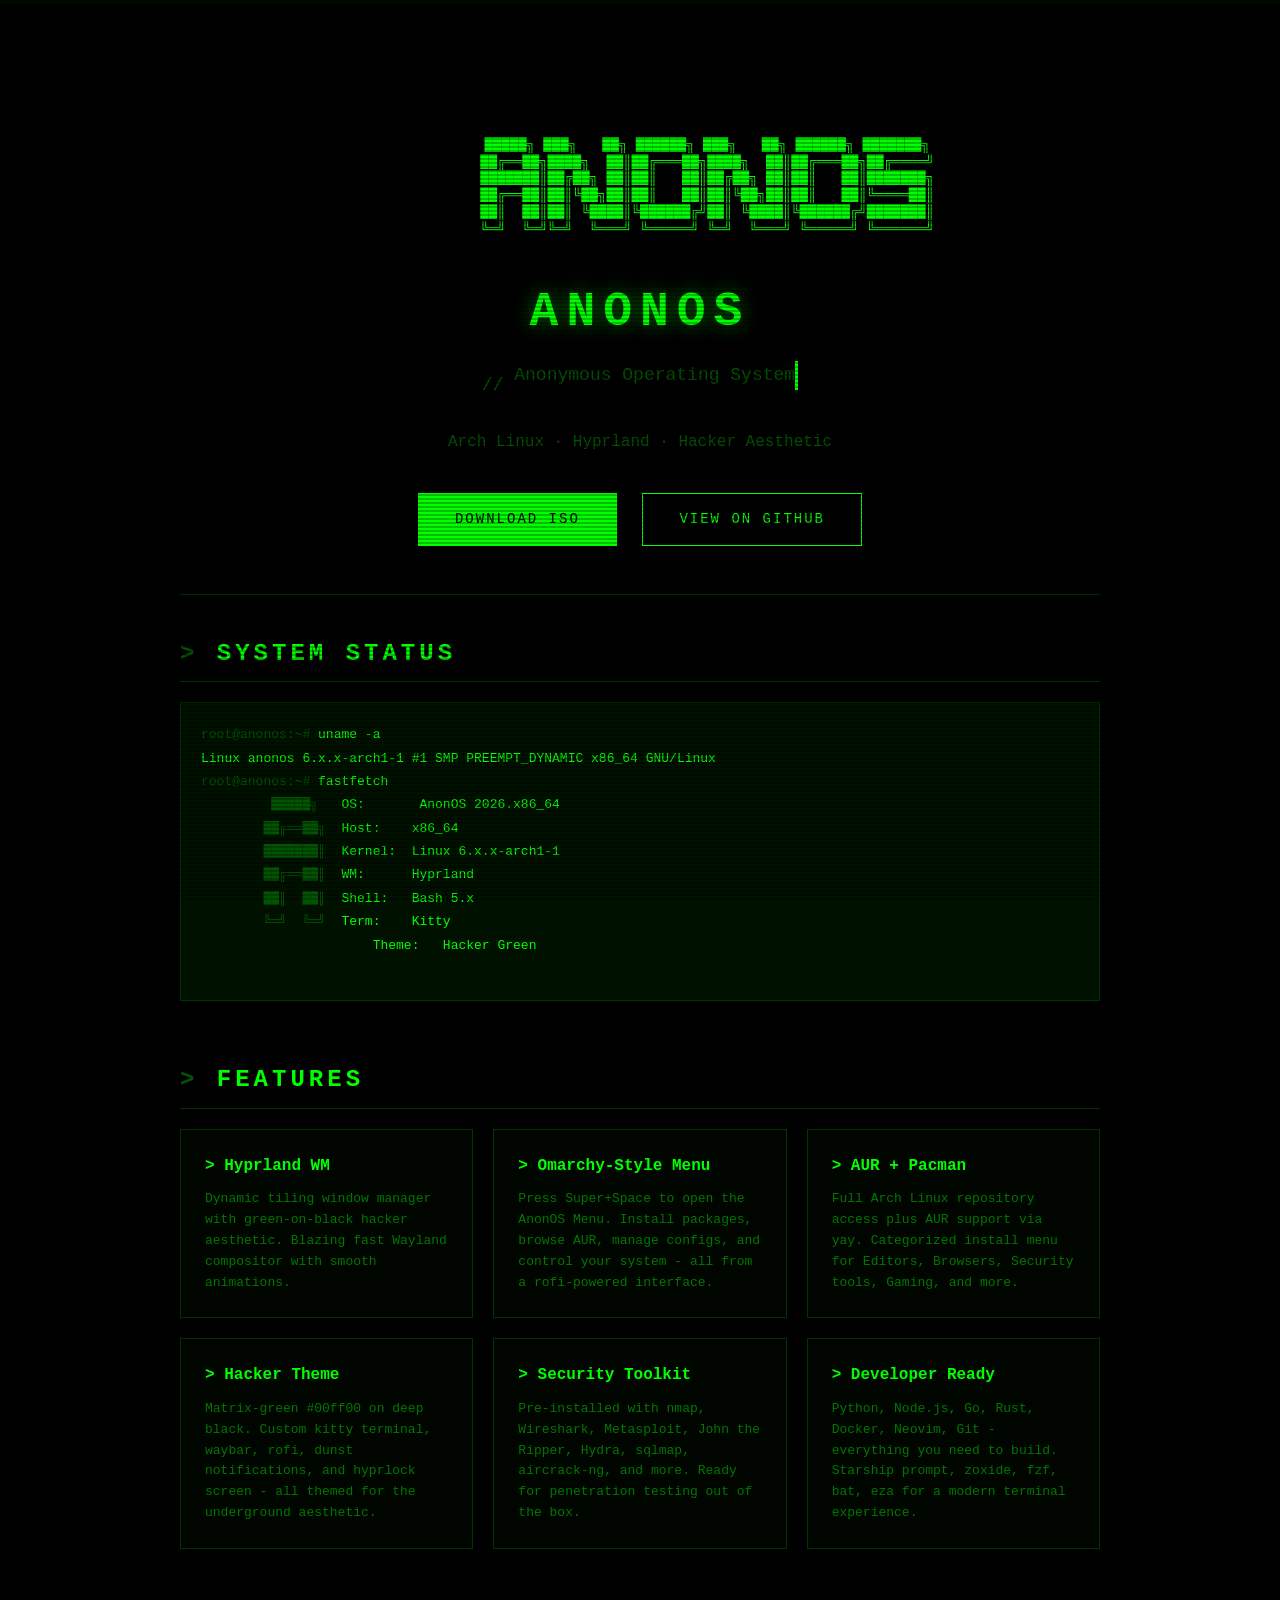
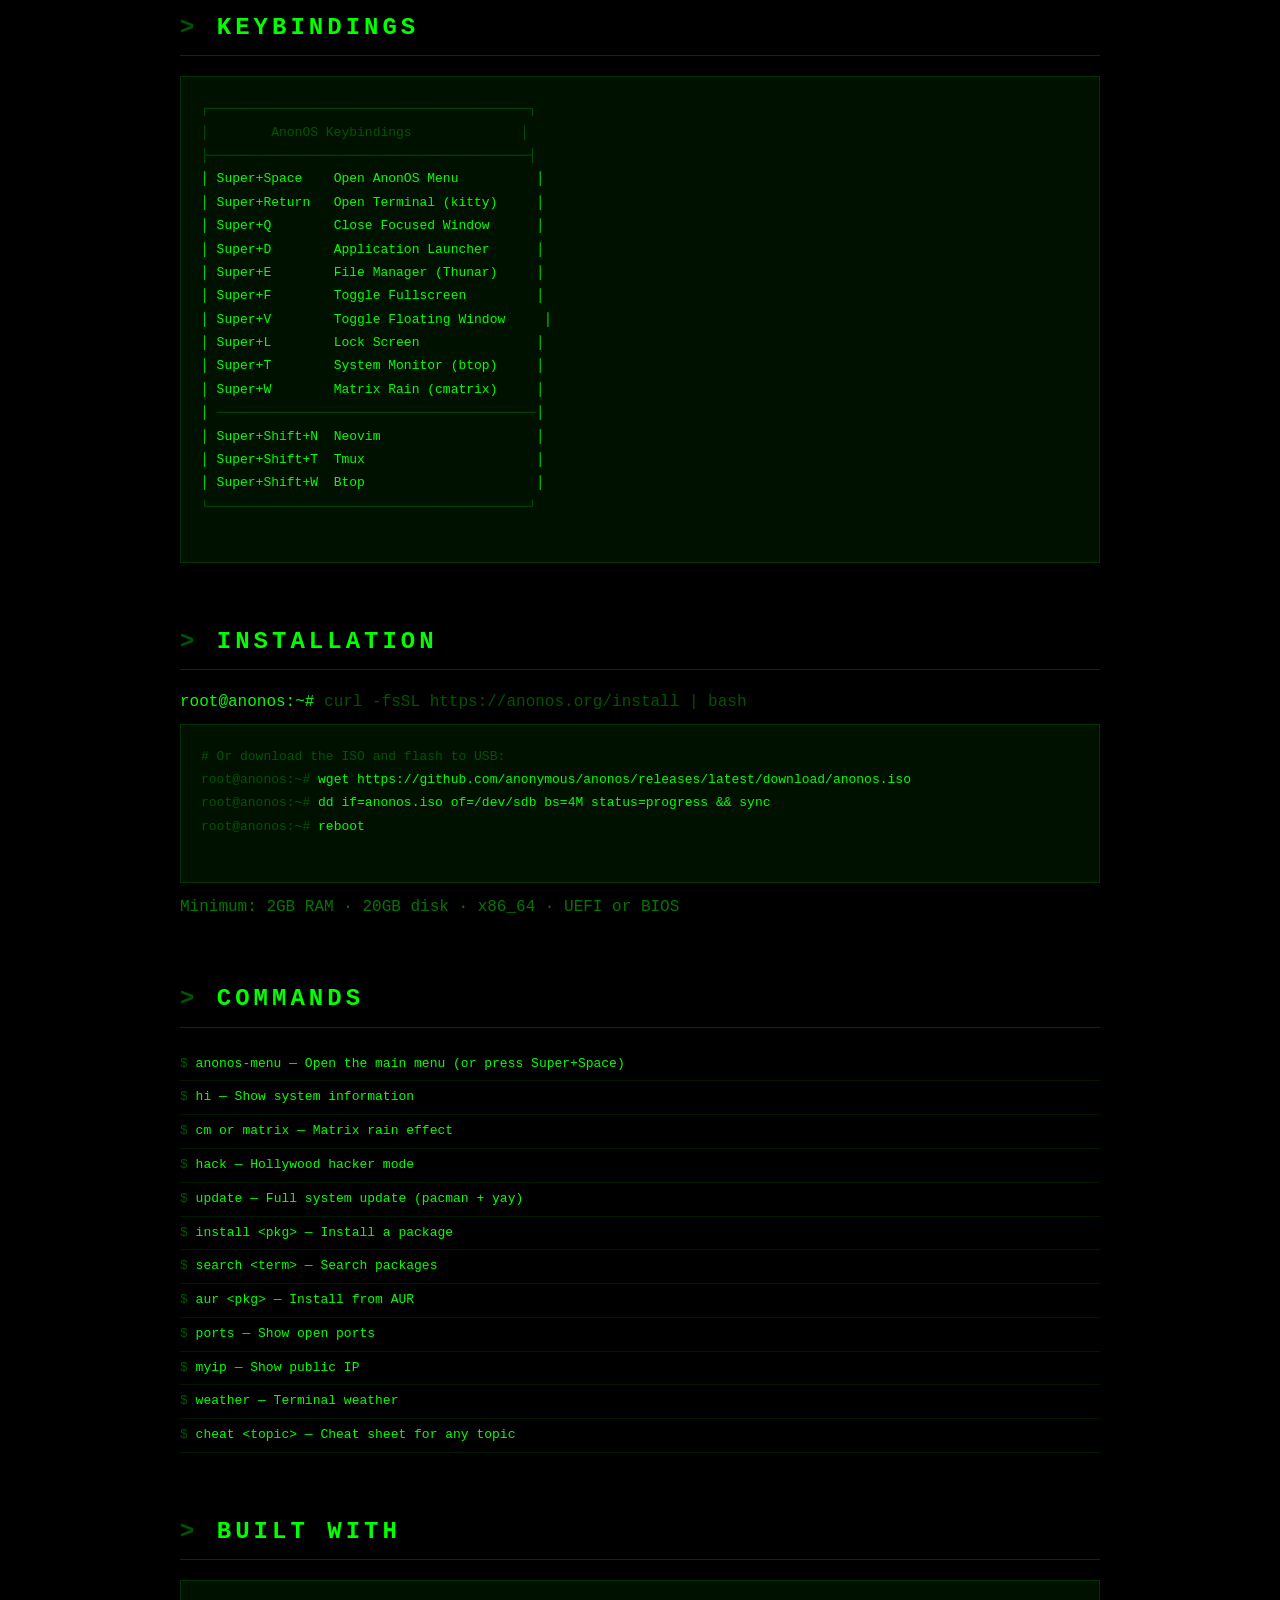
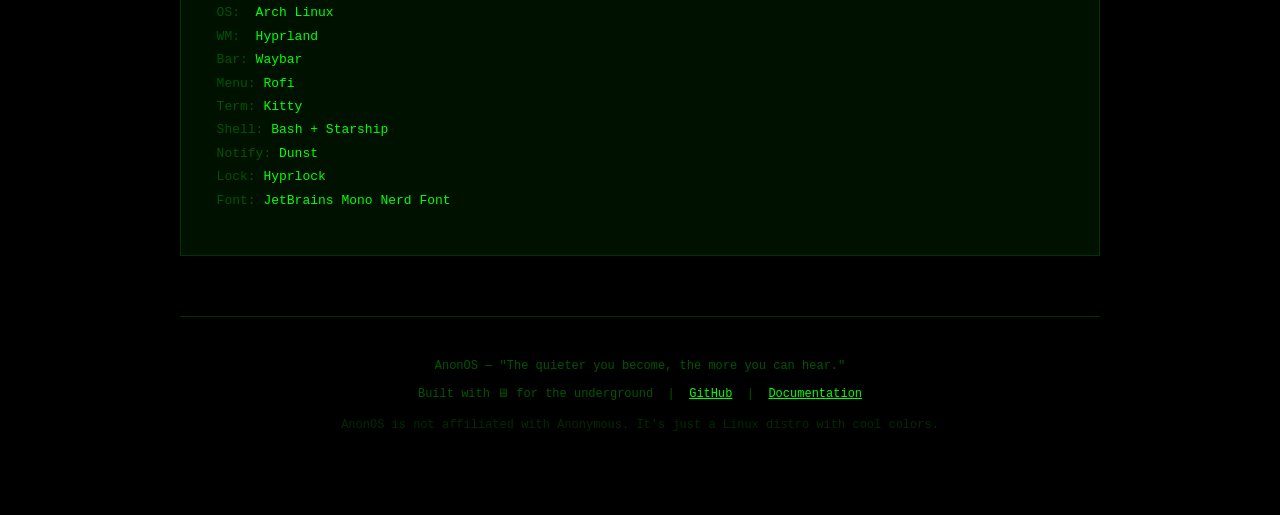
==== website/index.html @ 8ad96ad4 "Initial commit: AnonOS - Anonymous Operating System Arch Linux based distro with Hyprland and hacker" ====
<!DOCTYPE html>
<html lang="en">
<head>
    <meta charset="UTF-8">
    <meta name="viewport" content="width=device-width, initial-scale=1.0">
    <title>AnonOS - Anonymous Operating System</title>
    <link rel="icon" type="image/svg+xml" href="data:image/svg+xml,<svg xmlns='http://www.w3.org/2000/svg' viewBox='0 0 100 100'><text y='.9em' font-size='90'>💀</text></svg>">
    <style>
        * { margin: 0; padding: 0; box-sizing: border-box; }

        body {
            background: #000;
            color: #00ff00;
            font-family: 'Courier New', 'JetBrains Mono', monospace;
            line-height: 1.6;
            overflow-x: hidden;
        }

        ::-webkit-scrollbar { width: 8px; }
        ::-webkit-scrollbar-track { background: #001100; }
        ::-webkit-scrollbar-thumb { background: #00ff00; border-radius: 4px; }

        .crt::before {
            content: " ";
            display: block;
            position: fixed;
            top: 0;
            left: 0;
            bottom: 0;
            right: 0;
            background: linear-gradient(
                rgba(18, 16, 16, 0) 50%,
                rgba(0, 0, 0, 0.25) 50%
            );
            background-size: 100% 4px;
            pointer-events: none;
            z-index: 2;
        }

        .scanline {
            position: fixed;
            top: 0;
            left: 0;
            width: 100%;
            height: 4px;
            background: rgba(0, 255, 0, 0.03);
            animation: scan 8s linear infinite;
            pointer-events: none;
            z-index: 3;
        }

        @keyframes scan {
            0% { top: 0; }
            100% { top: 100%; }
        }

        .container {
            max-width: 960px;
            margin: 0 auto;
            padding: 40px 20px;
        }

        header {
            text-align: center;
            padding: 80px 0 40px;
            border-bottom: 1px solid #003300;
            margin-bottom: 40px;
        }

        .logo {
            font-size: 14px;
            line-height: 1.2;
            color: #00ff00;
            margin-bottom: 20px;
            white-space: pre;
        }

        h1 {
            font-size: 48px;
            font-weight: bold;
            letter-spacing: 8px;
            text-transform: uppercase;
            margin-bottom: 10px;
            text-shadow: 0 0 20px rgba(0, 255, 0, 0.5);
        }

        .tagline {
            font-size: 18px;
            color: #005500;
            margin-bottom: 30px;
        }

        .typing {
            display: inline-block;
            overflow: hidden;
            border-right: 3px solid #00ff00;
            white-space: nowrap;
            animation: blink 1s step-end infinite;
        }

        @keyframes blink {
            50% { border-color: transparent; }
        }

        .btn {
            display: inline-block;
            padding: 14px 36px;
            margin: 8px;
            background: transparent;
            color: #00ff00;
            border: 1px solid #00ff00;
            text-decoration: none;
            font-family: inherit;
            font-size: 14px;
            cursor: pointer;
            transition: all 0.3s;
            letter-spacing: 2px;
            text-transform: uppercase;
        }

        .btn:hover {
            background: #00ff00;
            color: #000;
            box-shadow: 0 0 30px rgba(0, 255, 0, 0.3);
        }

        .btn-primary {
            background: #00ff00;
            color: #000;
        }

        .btn-primary:hover {
            background: transparent;
            color: #00ff00;
        }

        section {
            margin-bottom: 60px;
        }

        h2 {
            font-size: 24px;
            margin-bottom: 20px;
            padding-bottom: 8px;
            border-bottom: 1px solid #003300;
            letter-spacing: 4px;
            text-transform: uppercase;
        }

        h2::before {
            content: "> ";
            color: #005500;
        }

        .features {
            display: grid;
            grid-template-columns: repeat(auto-fit, minmax(280px, 1fr));
            gap: 20px;
        }

        .feature-card {
            border: 1px solid #003300;
            padding: 24px;
            transition: all 0.3s;
            background: rgba(0, 255, 0, 0.02);
        }

        .feature-card:hover {
            border-color: #00ff00;
            background: rgba(0, 255, 0, 0.05);
            transform: translateY(-2px);
        }

        .feature-card h3 {
            font-size: 16px;
            margin-bottom: 10px;
            color: #00ff00;
        }

        .feature-card p {
            color: #007700;
            font-size: 13px;
        }

        .screenshot {
            width: 100%;
            border: 1px solid #003300;
            padding: 4px;
            background: #000;
        }

        .cmd-list {
            list-style: none;
        }

        .cmd-list li {
            padding: 6px 0;
            border-bottom: 1px solid #001a00;
            font-size: 13px;
        }

        .cmd-list li::before {
            content: "$ ";
            color: #005500;
        }

        .cmd-list li span {
            color: #00ff00;
        }

        pre {
            background: #001100;
            border: 1px solid #003300;
            padding: 20px;
            overflow-x: auto;
            font-family: inherit;
            font-size: 13px;
            line-height: 1.8;
        }

        .ascii-art {
            color: #00ff00;
            font-size: 11px;
            line-height: 1.2;
            text-align: center;
        }

        footer {
            text-align: center;
            padding: 40px 0;
            border-top: 1px solid #003300;
            color: #005500;
            font-size: 12px;
        }

        .blink { animation: blink 1.5s step-end infinite; }

        a { color: #00ff00; }
        a:hover { color: #44ff44; }

        .prompt-line {
            color: #005500;
            margin-bottom: 8px;
        }

        .prompt-line span {
            color: #00ff00;
        }

        @media (max-width: 768px) {
            h1 { font-size: 28px; letter-spacing: 4px; }
            .logo { font-size: 8px; }
            .container { padding: 20px 16px; }
            header { padding: 40px 0 20px; }
        }
    </style>
</head>
<body class="crt">
    <div class="scanline"></div>

    <div class="container">

        <header>
            <div class="logo">
                █████╗ ███╗   ██╗ ██████╗ ███╗   ██╗ ██████╗ ███████╗
                ██╔══██╗████╗  ██║██╔═══██╗████╗  ██║██╔═══██╗██╔════╝
                ███████║██╔██╗ ██║██║   ██║██╔██╗ ██║██║   ██║███████╗
                ██╔══██║██║╚██╗██║██║   ██║██║╚██╗██║██║   ██║╚════██║
                ██║  ██║██║ ╚████║╚██████╔╝██║ ╚████║╚██████╔╝███████║
                ╚═╝  ╚═╝╚═╝  ╚═══╝ ╚═════╝ ╚═╝  ╚═══╝ ╚═════╝ ╚══════╝
            </div>
            <h1>AnonOS</h1>
            <p class="tagline">// <span class="typing">Anonymous Operating System</span></p>
            <p style="color:#005500; margin-bottom: 30px;">
                Arch Linux · Hyprland · Hacker Aesthetic
            </p>
            <div>
                <a href="#download" class="btn btn-primary">Download ISO</a>
                <a href="https://github.com/anonymous/anonos" class="btn">View on GitHub</a>
            </div>
        </header>

        <section>
            <h2>System Status</h2>
            <pre>
<span style="color:#005500">root@anonos:~#</span> <span style="color:#00ff00">uname -a</span>
Linux anonos 6.x.x-arch1-1 #1 SMP PREEMPT_DYNAMIC x86_64 GNU/Linux
<span style="color:#005500">root@anonos:~#</span> <span style="color:#00ff00">fastfetch</span>
<span style="color:#005500">         █████╗ </span><span style="color:#00ff00">  OS:</span>       AnonOS 2026.x86_64
<span style="color:#005500">        ██╔══██╗</span><span style="color:#00ff00">  Host:</span>    x86_64
<span style="color:#005500">        ███████║</span><span style="color:#00ff00">  Kernel:</span>  Linux 6.x.x-arch1-1
<span style="color:#005500">        ██╔══██║</span><span style="color:#00ff00">  WM:</span>      Hyprland
<span style="color:#005500">        ██║  ██║</span><span style="color:#00ff00">  Shell:</span>   Bash 5.x
<span style="color:#005500">        ╚═╝  ╚═╝</span><span style="color:#00ff00">  Term:</span>    Kitty
<span style="color:#005500">                    </span><span style="color:#00ff00">  Theme:</span>   Hacker Green
            </pre>
        </section>

        <section>
            <h2>Features</h2>
            <div class="features">

                <div class="feature-card">
                    <h3>> Hyprland WM</h3>
                    <p>Dynamic tiling window manager with green-on-black hacker aesthetic. Blazing fast Wayland compositor with smooth animations.</p>
                </div>

                <div class="feature-card">
                    <h3>> Omarchy-Style Menu</h3>
                    <p>Press Super+Space to open the AnonOS Menu. Install packages, browse AUR, manage configs, and control your system - all from a rofi-powered interface.</p>
                </div>

                <div class="feature-card">
                    <h3>> AUR + Pacman</h3>
                    <p>Full Arch Linux repository access plus AUR support via yay. Categorized install menu for Editors, Browsers, Security tools, Gaming, and more.</p>
                </div>

                <div class="feature-card">
                    <h3>> Hacker Theme</h3>
                    <p>Matrix-green #00ff00 on deep black. Custom kitty terminal, waybar, rofi, dunst notifications, and hyprlock screen - all themed for the underground aesthetic.</p>
                </div>

                <div class="feature-card">
                    <h3>> Security Toolkit</h3>
                    <p>Pre-installed with nmap, Wireshark, Metasploit, John the Ripper, Hydra, sqlmap, aircrack-ng, and more. Ready for penetration testing out of the box.</p>
                </div>

                <div class="feature-card">
                    <h3>> Developer Ready</h3>
                    <p>Python, Node.js, Go, Rust, Docker, Neovim, Git - everything you need to build. Starship prompt, zoxide, fzf, bat, eza for a modern terminal experience.</p>
                </div>

            </div>
        </section>

        <section>
            <h2>Keybindings</h2>
            <pre>
<span style="color:#005500">┌─────────────────────────────────────────┐
│        AnonOS Keybindings              │
├─────────────────────────────────────────┤</span>
│ <span style="color:#00ff00">Super+Space</span>    Open AnonOS Menu          │
│ <span style="color:#00ff00">Super+Return</span>   Open Terminal (kitty)     │
│ <span style="color:#00ff00">Super+Q</span>        Close Focused Window      │
│ <span style="color:#00ff00">Super+D</span>        Application Launcher      │
│ <span style="color:#00ff00">Super+E</span>        File Manager (Thunar)     │
│ <span style="color:#00ff00">Super+F</span>        Toggle Fullscreen         │
│ <span style="color:#00ff00">Super+V</span>        Toggle Floating Window     │
│ <span style="color:#00ff00">Super+L</span>        Lock Screen               │
│ <span style="color:#00ff00">Super+T</span>        System Monitor (btop)     │
│ <span style="color:#00ff00">Super+W</span>        Matrix Rain (cmatrix)     │
│ <span style="color:#005500">─────────────────────────────────────────</span>│
│ <span style="color:#00ff00">Super+Shift+N</span>  Neovim                    │
│ <span style="color:#00ff00">Super+Shift+T</span>  Tmux                      │
│ <span style="color:#00ff00">Super+Shift+W</span>  Btop                      │
<span style="color:#005500">└─────────────────────────────────────────┘</span>
            </pre>
        </section>

        <section id="download">
            <h2>Installation</h2>
            <div class="prompt-line"><span>root@anonos:~#</span> curl -fsSL https://anonos.org/install | bash</div>
            <pre>
<span style="color:#005500"># Or download the ISO and flash to USB:</span>
<span style="color:#005500">root@anonos:~#</span> <span style="color:#00ff00">wget https://github.com/anonymous/anonos/releases/latest/download/anonos.iso</span>
<span style="color:#005500">root@anonos:~#</span> <span style="color:#00ff00">dd if=anonos.iso of=/dev/sdb bs=4M status=progress && sync</span>
<span style="color:#005500">root@anonos:~#</span> <span style="color:#00ff00">reboot</span>
            </pre>

            <p style="color:#007700; margin-top: 12px;">
                Minimum: 2GB RAM · 20GB disk · x86_64 · UEFI or BIOS
            </p>
        </section>

        <section>
            <h2>Commands</h2>
            <ul class="cmd-list">
                <li><span>anonos-menu</span>        — Open the main menu (or press Super+Space)</li>
                <li><span>hi</span>                 — Show system information</li>
                <li><span>cm</span> or <span>matrix</span>      — Matrix rain effect</li>
                <li><span>hack</span>               — Hollywood hacker mode</li>
                <li><span>update</span>             — Full system update (pacman + yay)</li>
                <li><span>install &lt;pkg&gt;</span>       — Install a package</li>
                <li><span>search &lt;term&gt;</span>       — Search packages</li>
                <li><span>aur &lt;pkg&gt;</span>          — Install from AUR</li>
                <li><span>ports</span>              — Show open ports</li>
                <li><span>myip</span>               — Show public IP</li>
                <li><span>weather</span>            — Terminal weather</li>
                <li><span>cheat &lt;topic&gt;</span>       — Cheat sheet for any topic</li>
            </ul>
        </section>

        <section>
            <h2>Built With</h2>
            <pre>
<span style="color:#005500">  OS:</span>  Arch Linux
<span style="color:#005500">  WM:</span>  Hyprland
<span style="color:#005500">  Bar:</span> Waybar
<span style="color:#005500">  Menu:</span> Rofi
<span style="color:#005500">  Term:</span> Kitty
<span style="color:#005500">  Shell:</span> Bash + Starship
<span style="color:#005500">  Notify:</span> Dunst
<span style="color:#005500">  Lock:</span> Hyprlock
<span style="color:#005500">  Font:</span> JetBrains Mono Nerd Font
            </pre>
        </section>

        <footer>
            <p>AnonOS — "The quieter you become, the more you can hear."</p>
            <p style="margin-top: 8px;">
                Built with &#x1F5A5; for the underground &nbsp;|&nbsp; <a href="https://github.com/anonymous/anonos">GitHub</a> &nbsp;|&nbsp; <a href="#">Documentation</a>
            </p>
            <p style="margin-top: 12px; color: #002a00;">
                AnonOS is not affiliated with Anonymous. It's just a Linux distro with cool colors.
            </p>
        </footer>

    </div>

</body>
</html>
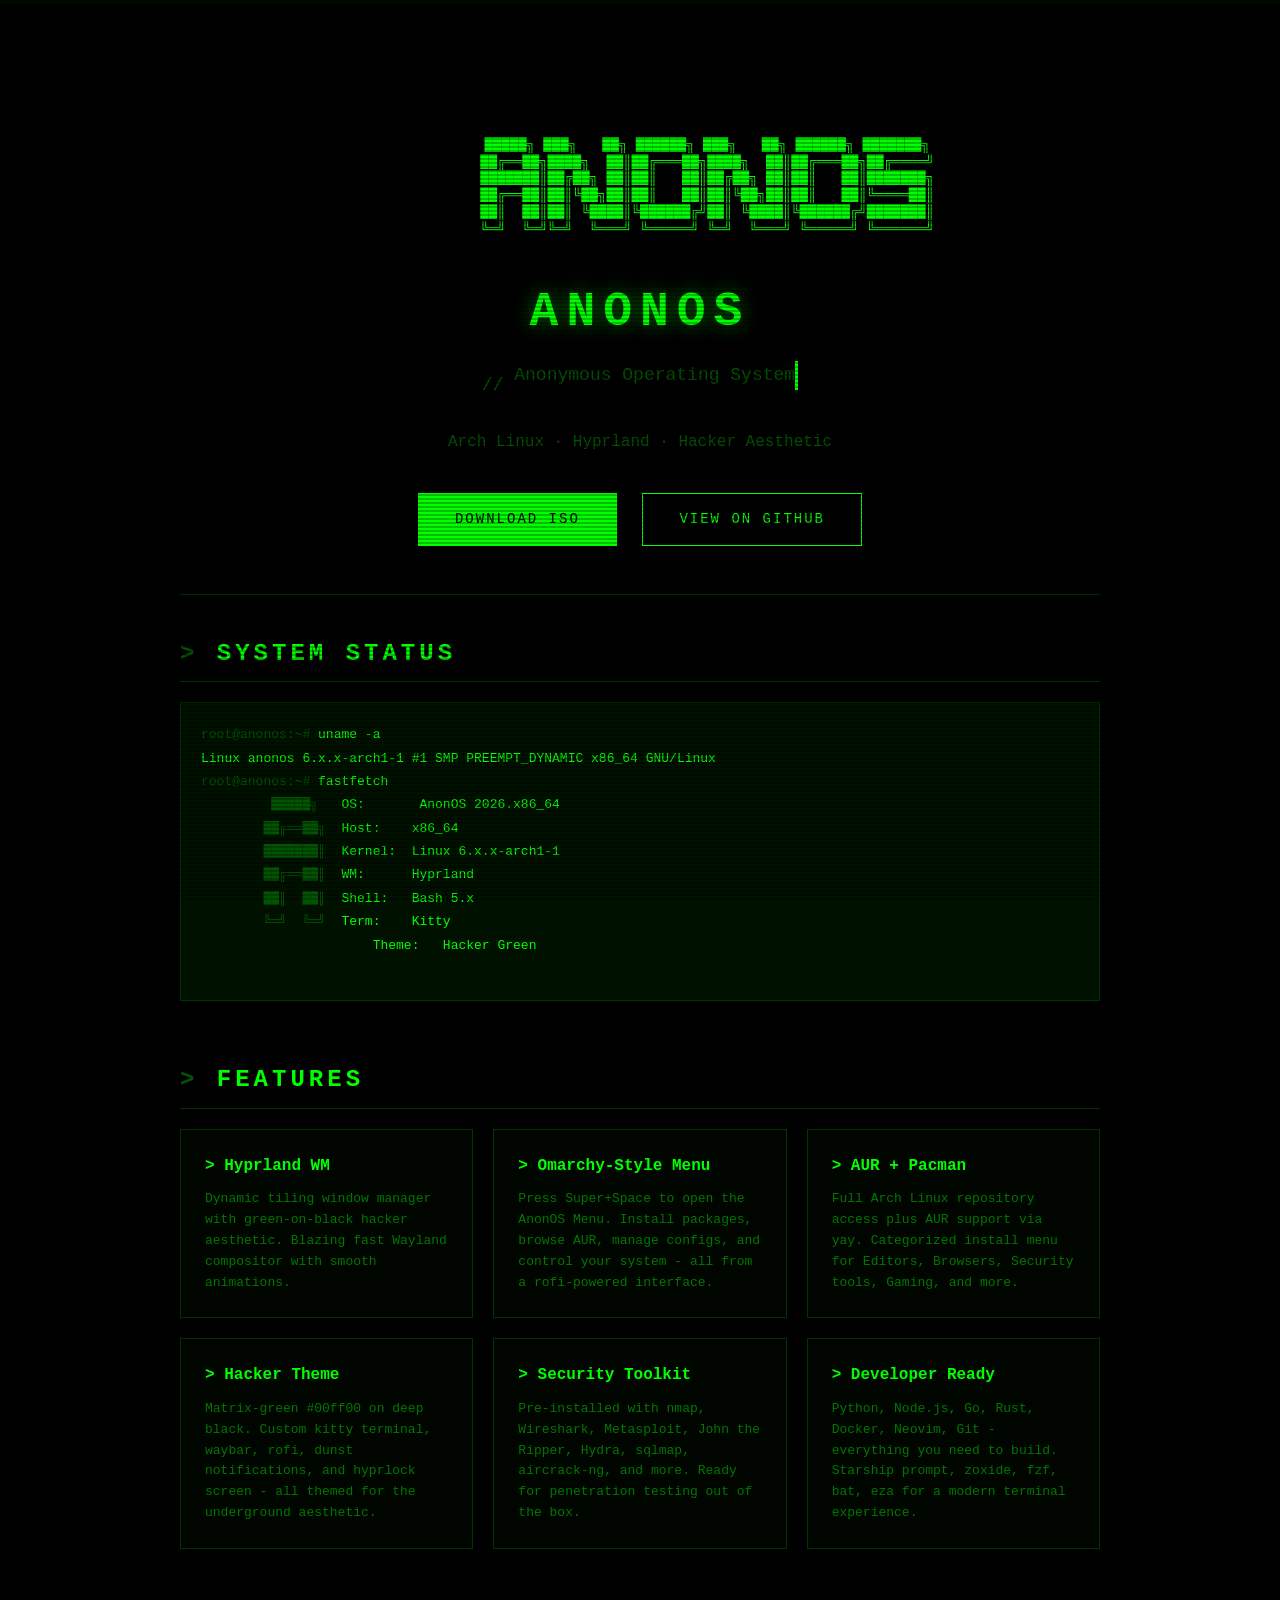
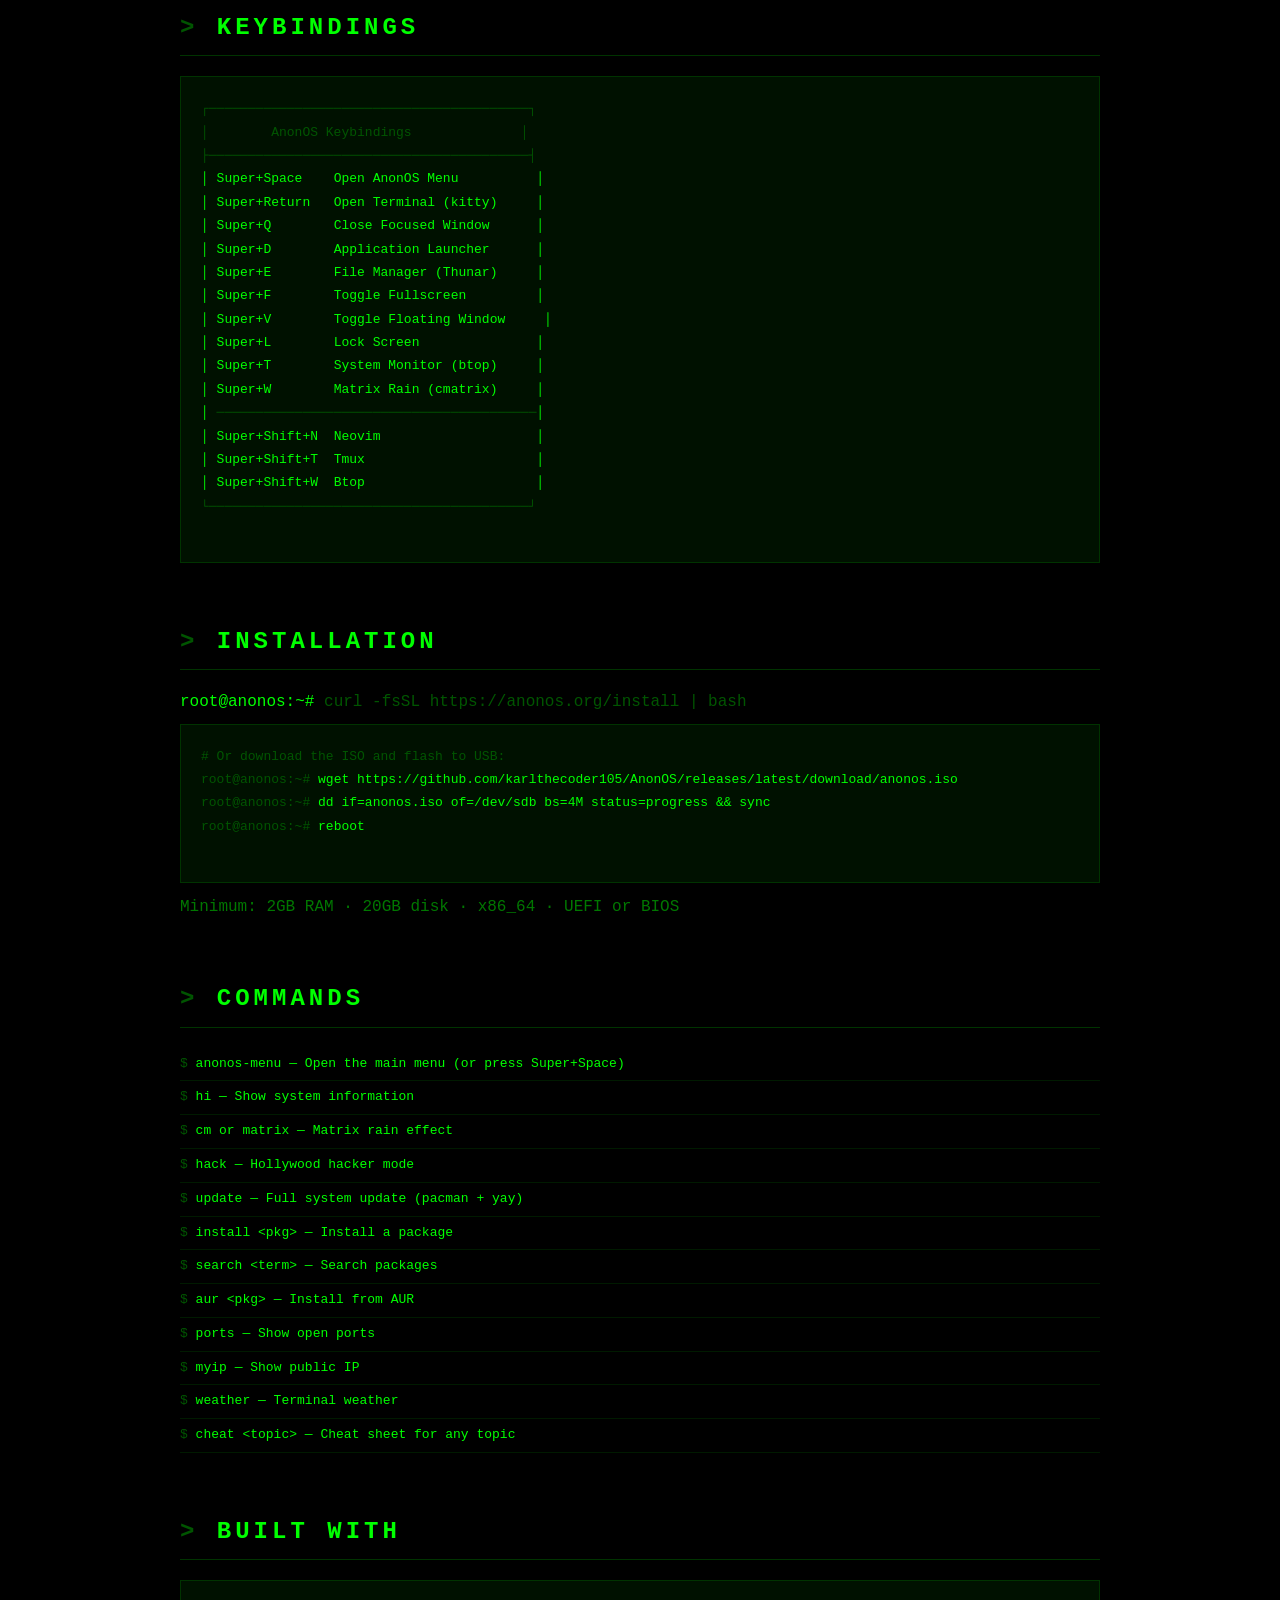
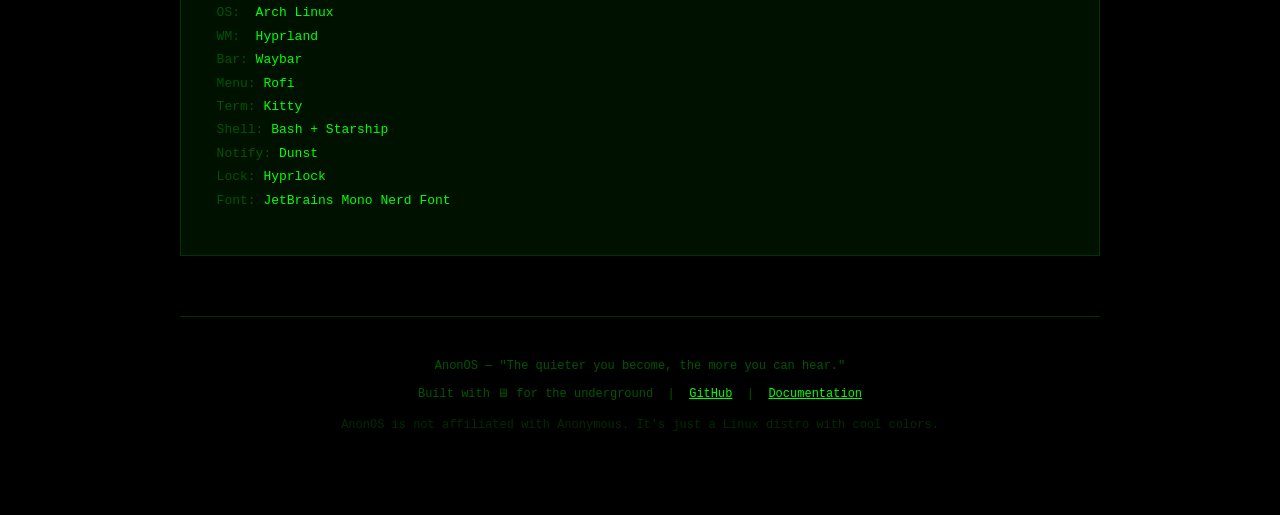
==== commit 7c83ced2: "Fix GitHub URLs in website" ====
--- a/website/index.html
+++ b/website/index.html
@@ -276,7 +276,7 @@
             </p>
             <div>
                 <a href="#download" class="btn btn-primary">Download ISO</a>
-                <a href="https://github.com/anonymous/anonos" class="btn">View on GitHub</a>
+                <a href="https://github.com/karlthecoder105/AnonOS" class="btn">View on GitHub</a>
             </div>
         </header>
 
@@ -362,7 +362,7 @@
             <div class="prompt-line"><span>root@anonos:~#</span> curl -fsSL https://anonos.org/install | bash</div>
             <pre>
 <span style="color:#005500"># Or download the ISO and flash to USB:</span>
-<span style="color:#005500">root@anonos:~#</span> <span style="color:#00ff00">wget https://github.com/anonymous/anonos/releases/latest/download/anonos.iso</span>
+<span style="color:#005500">root@anonos:~#</span> <span style="color:#00ff00">wget https://github.com/karlthecoder105/AnonOS/releases/latest/download/anonos.iso</span>
 <span style="color:#005500">root@anonos:~#</span> <span style="color:#00ff00">dd if=anonos.iso of=/dev/sdb bs=4M status=progress && sync</span>
 <span style="color:#005500">root@anonos:~#</span> <span style="color:#00ff00">reboot</span>
             </pre>
@@ -408,7 +408,7 @@
         <footer>
             <p>AnonOS — "The quieter you become, the more you can hear."</p>
             <p style="margin-top: 8px;">
-                Built with &#x1F5A5; for the underground &nbsp;|&nbsp; <a href="https://github.com/anonymous/anonos">GitHub</a> &nbsp;|&nbsp; <a href="#">Documentation</a>
+                Built with &#x1F5A5; for the underground &nbsp;|&nbsp; <a href="https://github.com/karlthecoder105/AnonOS">GitHub</a> &nbsp;|&nbsp; <a href="#">Documentation</a>
             </p>
             <p style="margin-top: 12px; color: #002a00;">
                 AnonOS is not affiliated with Anonymous. It's just a Linux distro with cool colors.
